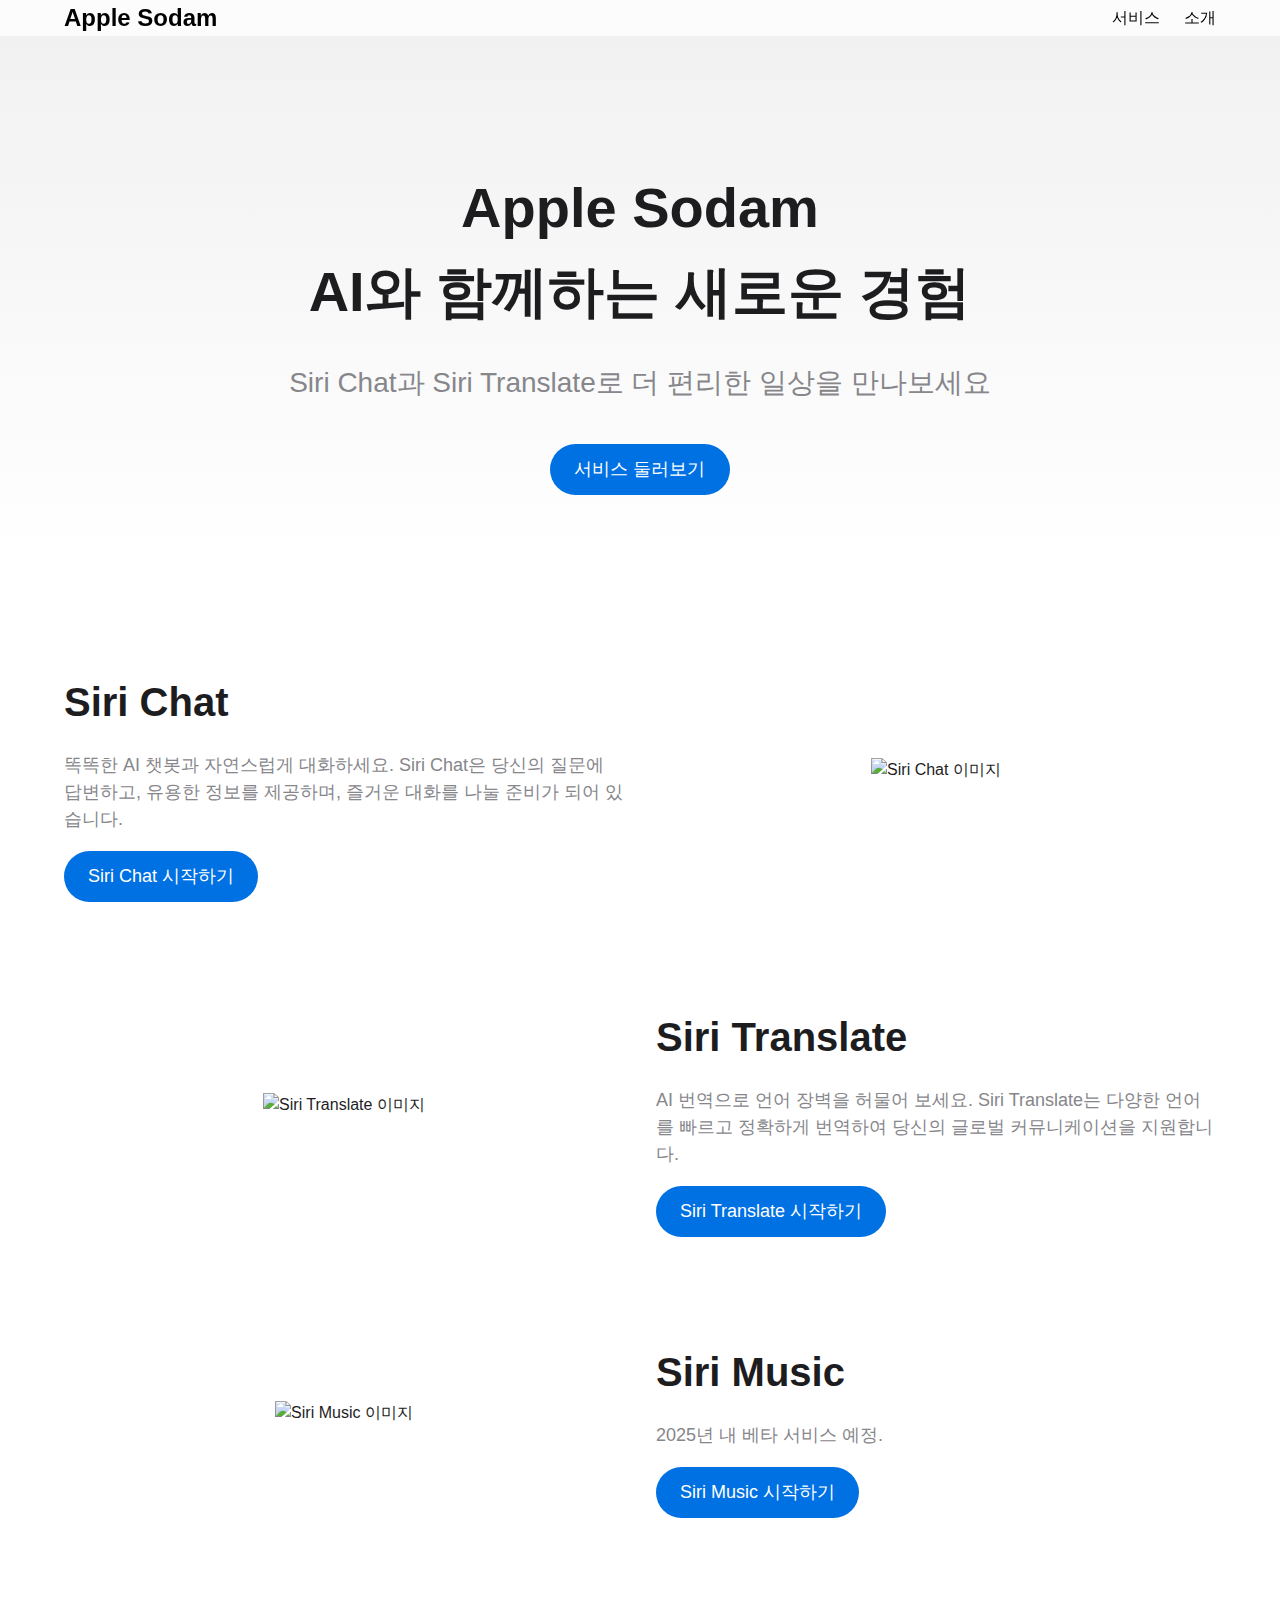
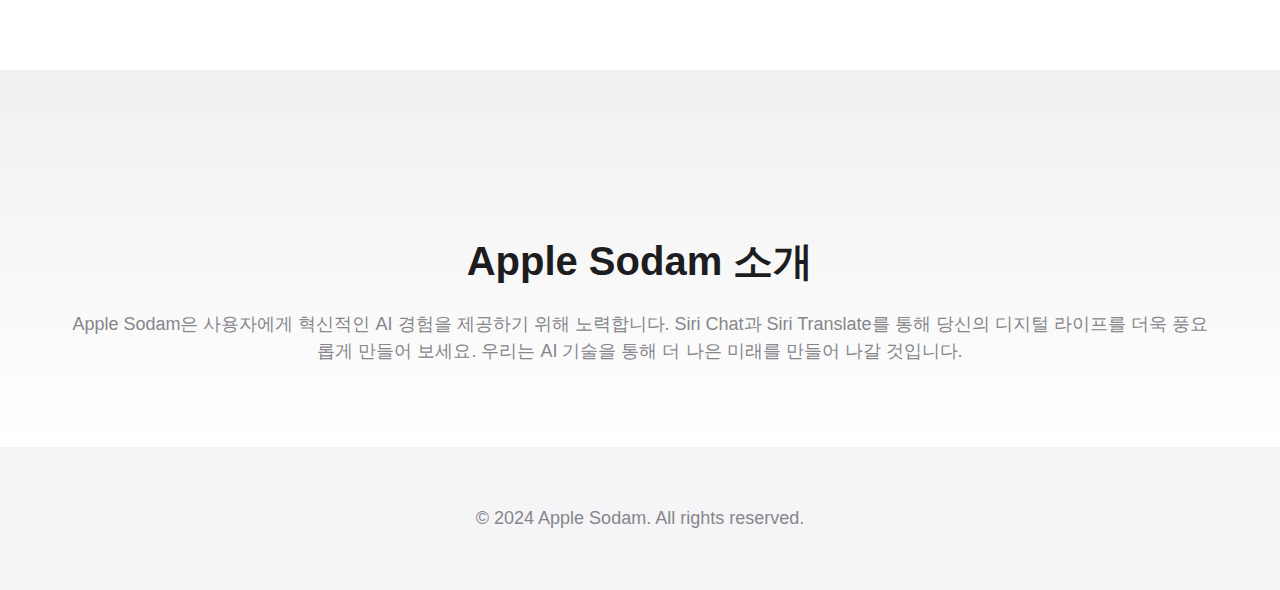
==== index.html @ 705a213f "Update index.html" ====
<!DOCTYPE html>
<html lang="ko">
<head>
    <meta charset="UTF-8">
    <meta name="viewport" content="width=device-width, initial-scale=1.0">
    <title>Apple Sodam - 당신을 위한 AI 서비스</title>
    <style>
        body, html {
            margin: 0;
            padding: 0;
            font-family: -apple-system, BlinkMacSystemFont, 'Segoe UI', Roboto, Oxygen, Ubuntu, Cantarell, 'Open Sans', 'Helvetica Neue', sans-serif;
            line-height: 1.5;
            color: #1d1d1f;
            background-color: #f5f5f7;
            overflow-x: hidden; /* 가로 스크롤 방지 */
        }
        .container {
            max-width: 1200px;
            width: 90%; /* 상대 단위로 유동성 확보 */
            margin: 0 auto;
            padding: 0 1rem;
        }
        header {
            background-color: rgba(255, 255, 255, 0.8);
            backdrop-filter: blur(20px);
            position: fixed;
            width: 100%;
            z-index: 1000;
            top: 0;
        }
        nav {
            display: flex;
            justify-content: space-between;
            align-items: center;
            padding: 1rem 0;
        }
        .logo {
            font-size: clamp(1.2rem, 2.5vw, 1.5rem); /* 최소, 선호, 최대 크기 */
            font-weight: bold;
            color: #000;
        }
        .logo a {
            text-decoration: none;
            color: inherit;
        }
        .nav-links a {
            margin-left: 1.25rem;
            text-decoration: none;
            color: #000;
            font-size: clamp(0.9rem, 1.5vw, 1rem);
            transition: color 0.3s;
        }
        .nav-links a:hover {
            color: #0071e3;
        }
        .hero {
            padding: clamp(4rem, 15vh, 8rem) 0 clamp(2rem, 10vh, 4rem);
            text-align: center;
            background: linear-gradient(to bottom, #f0f0f0, #fff);
        }
        h1 {
            font-size: clamp(2rem, 5vw, 3.5rem);
            margin-bottom: 1.25rem;
        }
        .subtitle {
            font-size: clamp(1.2rem, 2.5vw, 1.75rem);
            color: #86868b;
            margin-bottom: 2.5rem;
        }
        .cta-button {
            display: inline-block;
            background-color: #0071e3;
            color: #fff;
            padding: 0.75rem 1.5rem;
            border-radius: 1.875rem;
            text-decoration: none;
            font-size: clamp(0.9rem, 1.5vw, 1.125rem);
            transition: background-color 0.3s;
        }
        .cta-button:hover {
            background-color: #0077ed;
        }
        .services {
            padding: clamp(3rem, 10vh, 5rem) 0;
            background-color: #fff;
        }
        .service {
            display: flex;
            align-items: center;
            justify-content: center; /* 중앙 정렬 추가 */
            margin-bottom: clamp(3rem, 8vh, 5rem);
            gap: 2rem; /* 요소 간 간격 고정 */
        }
        .service-content {
            flex: 1;
            min-width: 0; /* 텍스트 오버플로우 방지 */
        }
        .service-image {
            flex: 1;
            text-align: center;
        }
        .service-image img {
            width: 100%;
            max-width: clamp(15rem, 40vw, 25rem);
            height: auto;
            max-height: clamp(10rem, 25vh, 18.75rem);
            object-fit: contain;
            transition: all 0.3s ease; /* 부드러운 크기 변화 */
        }
        h2 {
            font-size: clamp(1.5rem, 4vw, 2.5rem);
            margin-bottom: 1.25rem;
        }
        p {
            font-size: clamp(0.9rem, 1.5vw, 1.125rem);
            color: #86868b;
        }
        footer {
            background-color: #f5f5f7;
            padding: clamp(2rem, 5vh, 2.5rem) 0;
            text-align: center;
        }

        /* 반응형 미디어 쿼리 */
        @media (max-width: 1024px) {
            .service {
                flex-direction: column;
                text-align: center;
            }
            .service-image, .service-content {
                flex: none;
                width: 100%;
            }
        }
        @media (max-width: 768px) {
            nav {
                flex-direction: column;
                padding: 1rem 0;
            }
            .nav-links {
                margin-top: 1rem;
            }
            .nav-links a {
                margin: 0 0.5rem;
            }
            .service-image img {
                max-width: 80%;
                max-height: 12.5rem;
            }
        }
        @media (max-width: 480px) {
            .cta-button {
                padding: 0.5rem 1rem;
            }
            h1 {
                line-height: 1.2;
            }
        }
    </style>
</head>
<body>
    <header>
        <nav class="container">
            <div class="logo"><a href="/">Apple Sodam</a></div>
            <div class="nav-links">
                <a href="#services">서비스</a>
                <a href="#about">소개</a>
            </div>
        </nav>
    </header>

    <main>
        <section class="hero">
            <div class="container">
                <h1>Apple Sodam<br>AI와 함께하는 새로운 경험</h1>
                <p class="subtitle">Siri Chat과 Siri Translate로 더 편리한 일상을 만나보세요</p>
                <a href="#services" class="cta-button">서비스 둘러보기</a>
            </div>
        </section>

        <section id="services" class="services">
            <div class="container">
                <div class="service">
                    <div class="service-content">
                        <h2>Siri Chat</h2>
                        <p>똑똑한 AI 챗봇과 자연스럽게 대화하세요. Siri Chat은 당신의 질문에 답변하고, 유용한 정보를 제공하며, 즐거운 대화를 나눌 준비가 되어 있습니다.</p>
                        <a href="/siri/chat" class="cta-button">Siri Chat 시작하기</a>
                    </div>
                    <div class="service-image">
                        <img src="https://raw.githubusercontent.com/jsh081102/jsh081102.github.io/refs/heads/main/logo/img/SiriChatApp.png" alt="Siri Chat 이미지">
                    </div>
                </div>
                <div class="service">
                    <div class="service-image">
                        <img src="https://raw.githubusercontent.com/jsh081102/jsh081102.github.io/refs/heads/main/logo/img/SiriTranslateApp.png" alt="Siri Translate 이미지">
                    </div>
                    <div class="service-content">
                        <h2>Siri Translate</h2>
                        <p>AI 번역으로 언어 장벽을 허물어 보세요. Siri Translate는 다양한 언어를 빠르고 정확하게 번역하여 당신의 글로벌 커뮤니케이션을 지원합니다.</p>
                        <a href="/siri/translate" class="cta-button">Siri Translate 시작하기</a>
                    </div>
                </div>
                <div class="service">
                    <div class="service-image">
                        <img src="https://raw.githubusercontent.com/jsh081102/jsh081102.github.io/refs/heads/main/logo/img/SiriMusicApp.png" alt="Siri Music 이미지">
                    </div>
                    <div class="service-content">
                        <h2>Siri Music</h2>
                        <p>2025년 내 베타 서비스 예정.</p>
                        <a href="/siri/music" class="cta-button">Siri Music 시작하기</a>
                    </div>
                </div>
            </div>
        </section>

        <section id="about" class="hero">
            <div class="container">
                <h2>Apple Sodam 소개</h2>
                <p>
                    Apple Sodam은 사용자에게 혁신적인 AI 경험을 제공하기 위해 노력합니다. Siri Chat과 Siri Translate를 통해 당신의 디지털 라이프를 더욱 풍요롭게 만들어 보세요. 우리는 AI 기술을 통해 더 나은 미래를 만들어 나갈 것입니다.
                </p>
            </div>
        </section>
    </main>

    <footer>
        <div class="container">
            <p>© 2024 Apple Sodam. All rights reserved.</p>
        </div>
    </footer>
</body>
</html>
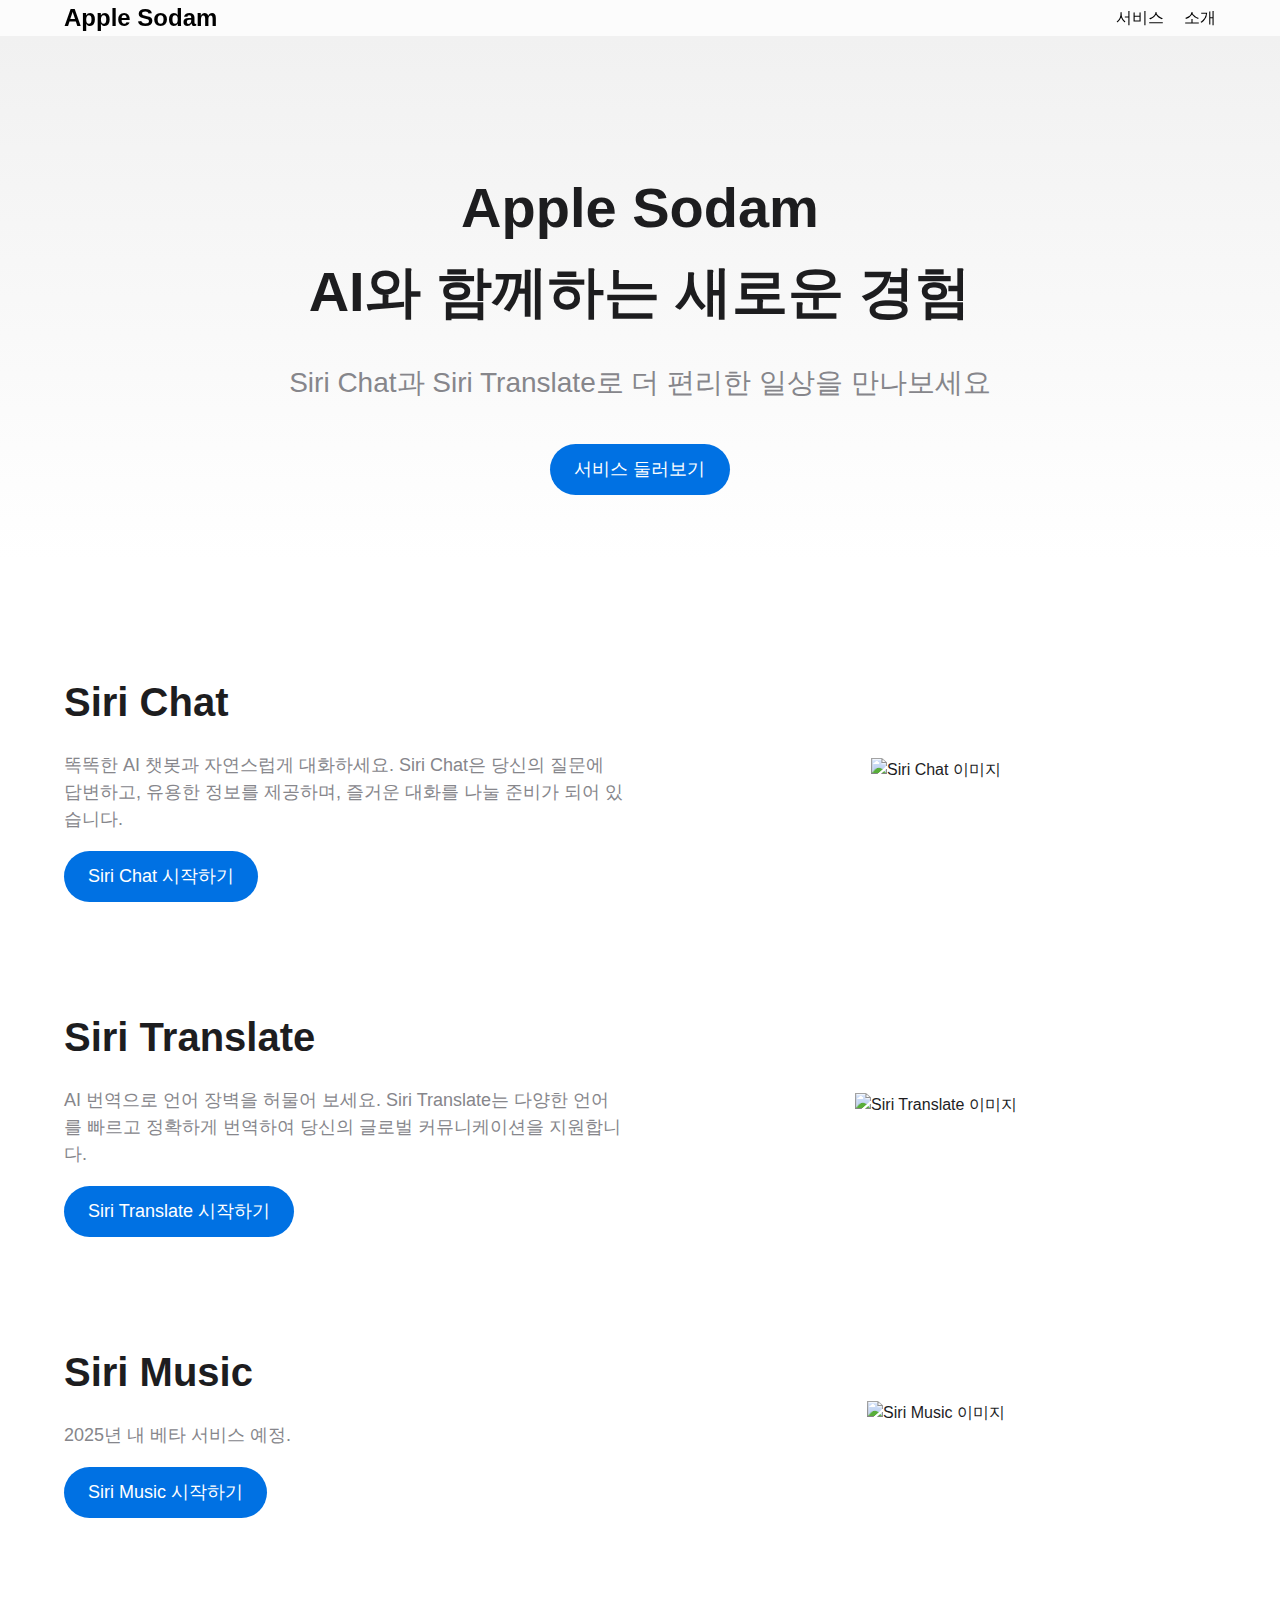
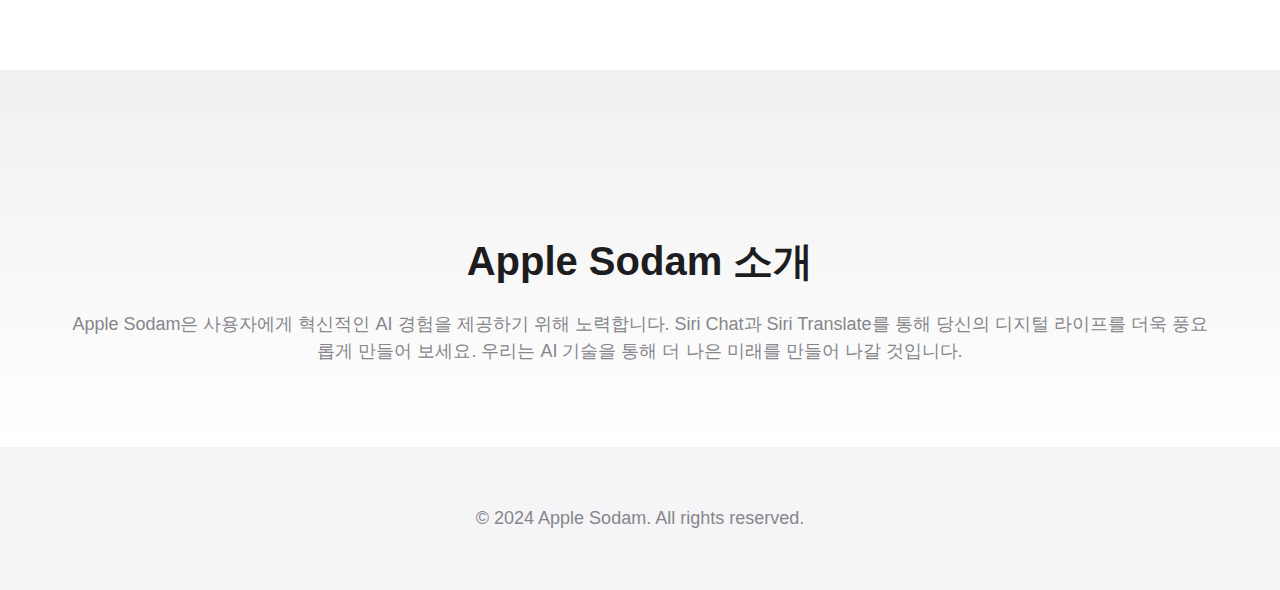
==== commit 80a12235: "Update index.html" ====
--- a/index.html
+++ b/index.html
@@ -12,11 +12,11 @@
             line-height: 1.5;
             color: #1d1d1f;
             background-color: #f5f5f7;
-            overflow-x: hidden; /* 가로 스크롤 방지 */
+            overflow-x: hidden;
         }
         .container {
             max-width: 1200px;
-            width: 90%; /* 상대 단위로 유동성 확보 */
+            width: 90%;
             margin: 0 auto;
             padding: 0 1rem;
         }
@@ -35,13 +35,17 @@
             padding: 1rem 0;
         }
         .logo {
-            font-size: clamp(1.2rem, 2.5vw, 1.5rem); /* 최소, 선호, 최대 크기 */
+            font-size: clamp(1.2rem, 2.5vw, 1.5rem);
             font-weight: bold;
             color: #000;
         }
         .logo a {
             text-decoration: none;
             color: inherit;
+        }
+        .nav-links {
+            display: flex;
+            align-items: center;
         }
         .nav-links a {
             margin-left: 1.25rem;
@@ -87,13 +91,13 @@
         .service {
             display: flex;
             align-items: center;
-            justify-content: center; /* 중앙 정렬 추가 */
+            justify-content: center;
             margin-bottom: clamp(3rem, 8vh, 5rem);
-            gap: 2rem; /* 요소 간 간격 고정 */
+            gap: 2rem;
         }
         .service-content {
             flex: 1;
-            min-width: 0; /* 텍스트 오버플로우 방지 */
+            min-width: 0;
         }
         .service-image {
             flex: 1;
@@ -105,7 +109,7 @@
             height: auto;
             max-height: clamp(10rem, 25vh, 18.75rem);
             object-fit: contain;
-            transition: all 0.3s ease; /* 부드러운 크기 변화 */
+            transition: all 0.3s ease;
         }
         h2 {
             font-size: clamp(1.5rem, 4vw, 2.5rem);
@@ -131,17 +135,25 @@
                 flex: none;
                 width: 100%;
             }
+            .service-content {
+                order: 1; /* 텍스트 먼저 */
+            }
+            .service-image {
+                order: 2; /* 이미지 나중에 */
+            }
         }
         @media (max-width: 768px) {
             nav {
-                flex-direction: column;
-                padding: 1rem 0;
+                flex-direction: row; /* 가로 유지 */
+                justify-content: space-between;
             }
             .nav-links {
-                margin-top: 1rem;
+                justify-content: flex-end;
+                flex-wrap: wrap;
             }
             .nav-links a {
-                margin: 0 0.5rem;
+                margin-left: 0.75rem;
+                margin-right: 0;
             }
             .service-image img {
                 max-width: 80%;
@@ -149,6 +161,9 @@
             }
         }
         @media (max-width: 480px) {
+            .nav-links a {
+                margin-left: 0.5rem;
+            }
             .cta-button {
                 padding: 0.5rem 1rem;
             }
@@ -191,23 +206,23 @@
                     </div>
                 </div>
                 <div class="service">
-                    <div class="service-image">
-                        <img src="https://raw.githubusercontent.com/jsh081102/jsh081102.github.io/refs/heads/main/logo/img/SiriTranslateApp.png" alt="Siri Translate 이미지">
-                    </div>
                     <div class="service-content">
                         <h2>Siri Translate</h2>
                         <p>AI 번역으로 언어 장벽을 허물어 보세요. Siri Translate는 다양한 언어를 빠르고 정확하게 번역하여 당신의 글로벌 커뮤니케이션을 지원합니다.</p>
                         <a href="/siri/translate" class="cta-button">Siri Translate 시작하기</a>
                     </div>
+                    <div class="service-image">
+                        <img src="https://raw.githubusercontent.com/jsh081102/jsh081102.github.io/refs/heads/main/logo/img/SiriTranslateApp.png" alt="Siri Translate 이미지">
+                    </div>
                 </div>
                 <div class="service">
-                    <div class="service-image">
-                        <img src="https://raw.githubusercontent.com/jsh081102/jsh081102.github.io/refs/heads/main/logo/img/SiriMusicApp.png" alt="Siri Music 이미지">
-                    </div>
                     <div class="service-content">
                         <h2>Siri Music</h2>
                         <p>2025년 내 베타 서비스 예정.</p>
                         <a href="/siri/music" class="cta-button">Siri Music 시작하기</a>
+                    </div>
+                    <div class="service-image">
+                        <img src="https://raw.githubusercontent.com/jsh081102/jsh081102.github.io/refs/heads/main/logo/img/SiriMusicApp.png" alt="Siri Music 이미지">
                     </div>
                 </div>
             </div>
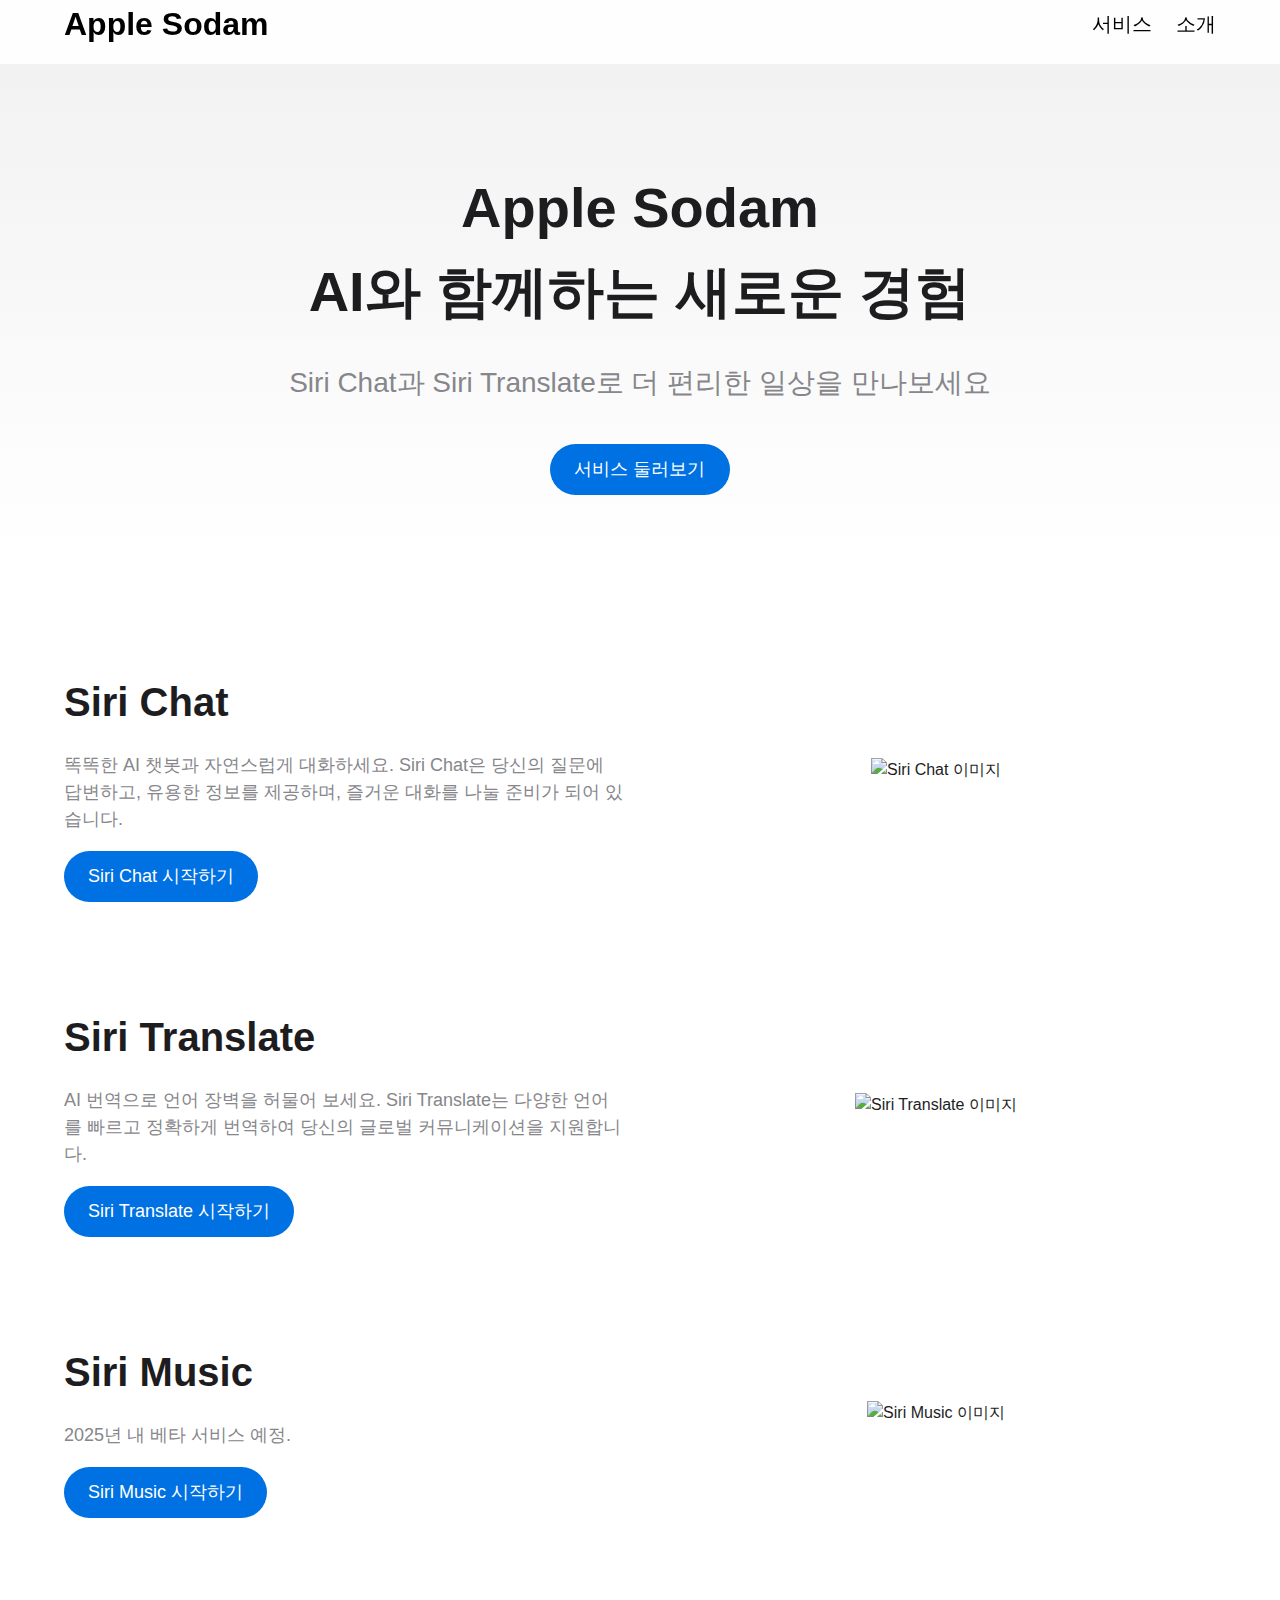
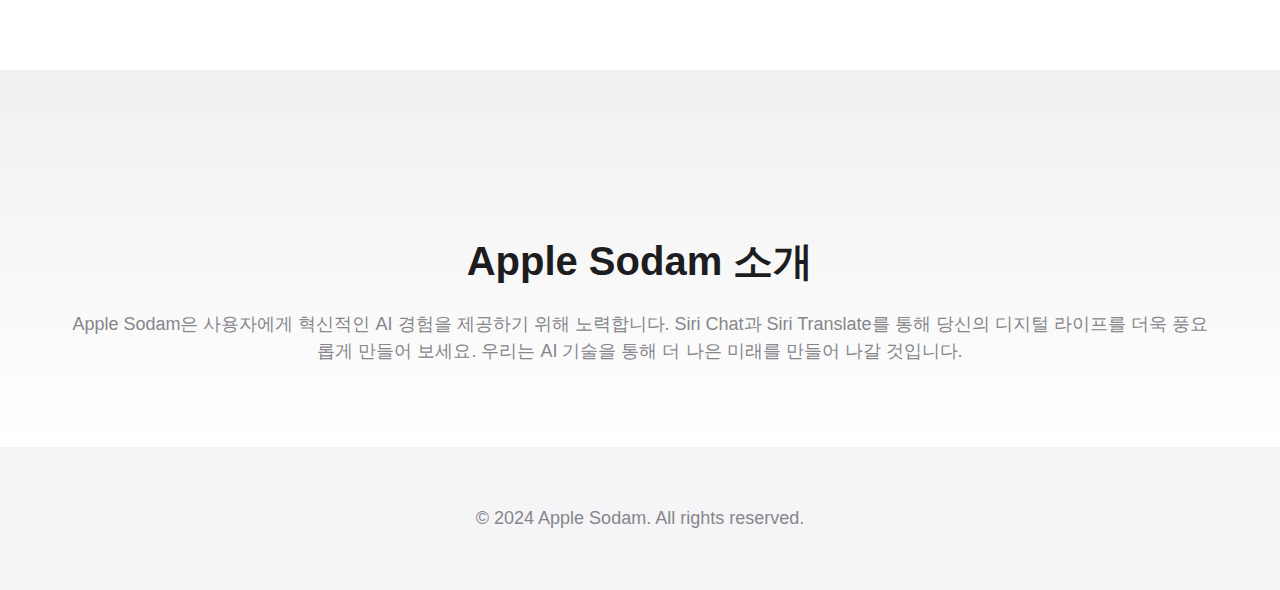
==== commit 9b858cf1: "Update index.html" ====
--- a/index.html
+++ b/index.html
@@ -21,21 +21,23 @@
             padding: 0 1rem;
         }
         header {
-            background-color: rgba(255, 255, 255, 0.8);
+            background-color: rgba(255, 255, 255, 0.9); /* 투명도 약간 조정 */
             backdrop-filter: blur(20px);
             position: fixed;
             width: 100%;
             z-index: 1000;
             top: 0;
+            min-height: 4rem; /* 최소 높이 추가 */
         }
         nav {
             display: flex;
             justify-content: space-between;
             align-items: center;
-            padding: 1rem 0;
+            padding: 1.5rem 0; /* 패딩 증가 */
+            min-height: 3rem; /* nav 최소 높이 */
         }
         .logo {
-            font-size: clamp(1.2rem, 2.5vw, 1.5rem);
+            font-size: clamp(1.5rem, 2.8vw, 2rem); /* 글꼴 크기 증가 */
             font-weight: bold;
             color: #000;
         }
@@ -48,10 +50,10 @@
             align-items: center;
         }
         .nav-links a {
-            margin-left: 1.25rem;
+            margin-left: 1.5rem; /* 여백 증가 */
             text-decoration: none;
             color: #000;
-            font-size: clamp(0.9rem, 1.5vw, 1rem);
+            font-size: clamp(1rem, 1.8vw, 1.25rem); /* 글꼴 크기 증가 */
             transition: color 0.3s;
         }
         .nav-links a:hover {
@@ -136,16 +138,17 @@
                 width: 100%;
             }
             .service-content {
-                order: 1; /* 텍스트 먼저 */
+                order: 1;
             }
             .service-image {
-                order: 2; /* 이미지 나중에 */
+                order: 2;
             }
         }
         @media (max-width: 768px) {
             nav {
-                flex-direction: row; /* 가로 유지 */
+                flex-direction: row;
                 justify-content: space-between;
+                padding: 1rem 0; /* 모바일에서도 적당한 패딩 유지 */
             }
             .nav-links {
                 justify-content: flex-end;
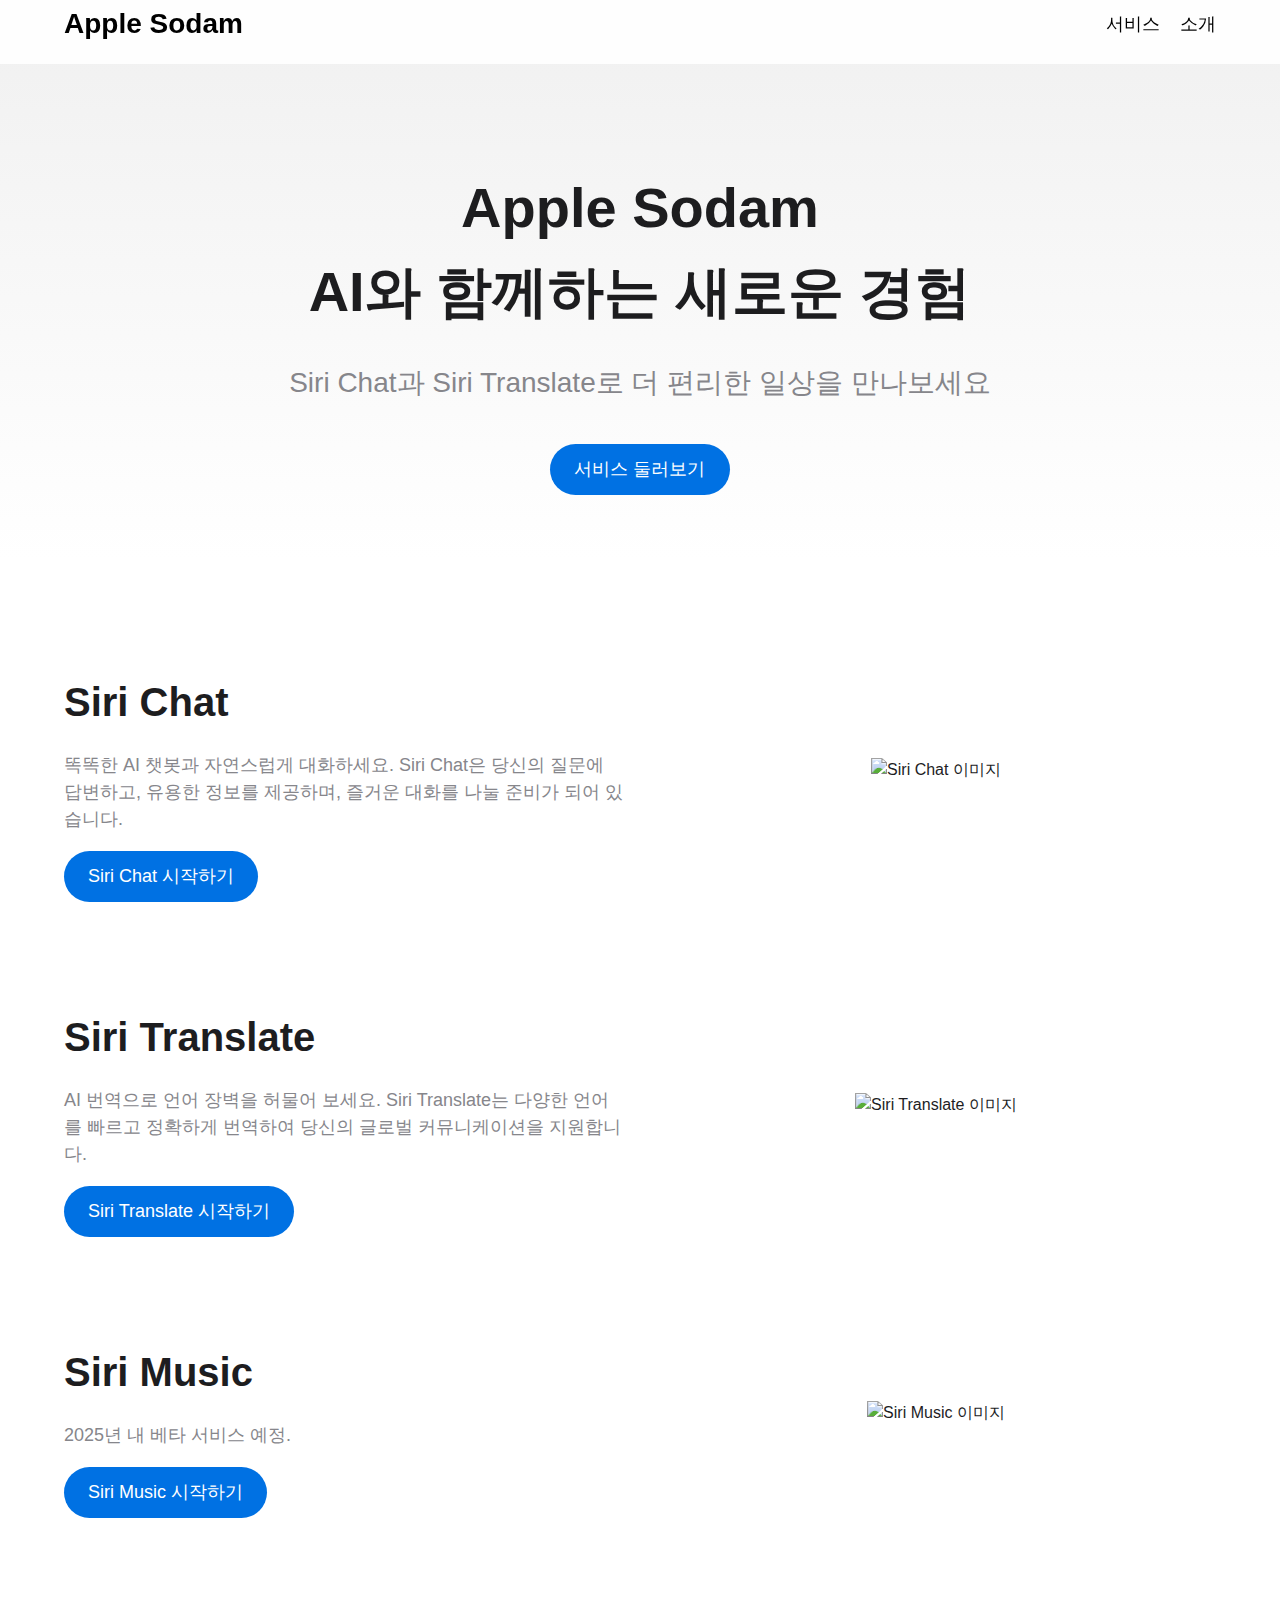
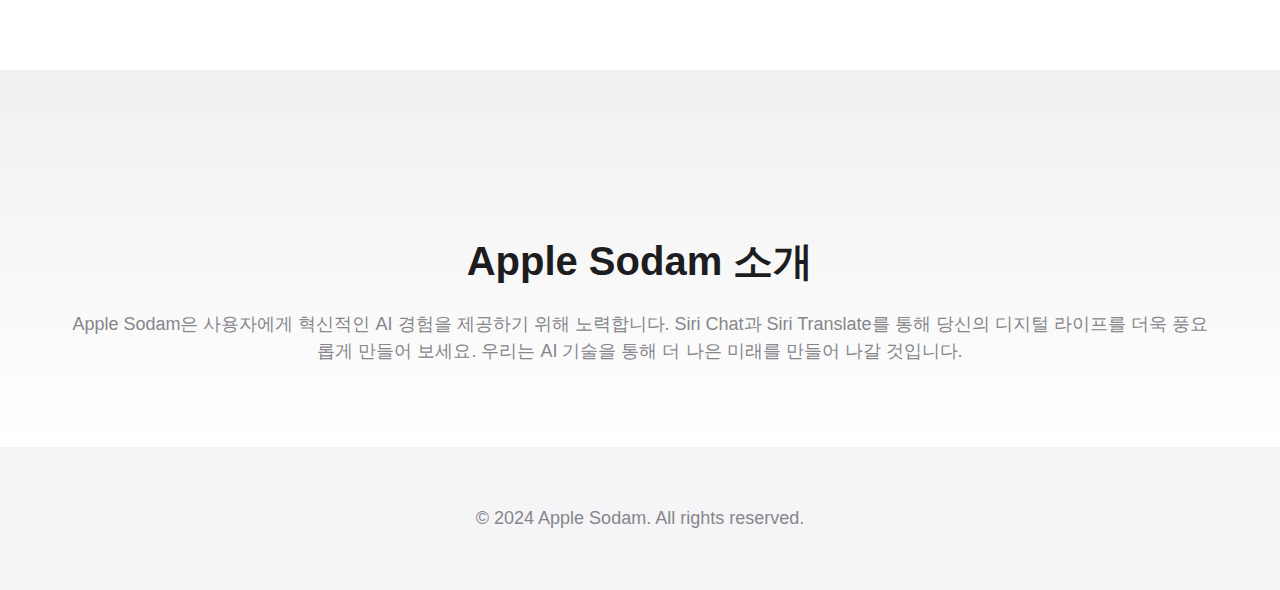
==== commit 03531a66: "Update index.html" ====
--- a/index.html
+++ b/index.html
@@ -21,40 +21,43 @@
             padding: 0 1rem;
         }
         header {
-            background-color: rgba(255, 255, 255, 0.9); /* 투명도 약간 조정 */
+            background-color: rgba(255, 255, 255, 0.9);
             backdrop-filter: blur(20px);
             position: fixed;
             width: 100%;
             z-index: 1000;
             top: 0;
-            min-height: 4rem; /* 최소 높이 추가 */
+            min-height: 4rem; /* 두께 유지 */
         }
         nav {
             display: flex;
             justify-content: space-between;
             align-items: center;
-            padding: 1.5rem 0; /* 패딩 증가 */
-            min-height: 3rem; /* nav 최소 높이 */
+            padding: 1.25rem 0; /* 패딩 조정 */
+            min-height: 3rem;
         }
         .logo {
-            font-size: clamp(1.5rem, 2.8vw, 2rem); /* 글꼴 크기 증가 */
+            font-size: clamp(1.25rem, 2.5vw, 1.75rem); /* 텍스트 크기 약간 축소 */
             font-weight: bold;
             color: #000;
+            line-height: 1; /* 수직 정렬 보정 */
         }
         .logo a {
             text-decoration: none;
             color: inherit;
+            display: block; /* 수직 정렬 보장 */
         }
         .nav-links {
             display: flex;
             align-items: center;
         }
         .nav-links a {
-            margin-left: 1.5rem; /* 여백 증가 */
+            margin-left: 1.25rem; /* 여백 조정 */
             text-decoration: none;
             color: #000;
-            font-size: clamp(1rem, 1.8vw, 1.25rem); /* 글꼴 크기 증가 */
+            font-size: clamp(0.9rem, 1.5vw, 1.125rem); /* 텍스트 크기 축소 */
             transition: color 0.3s;
+            line-height: 1; /* 수직 정렬 보정 */
         }
         .nav-links a:hover {
             color: #0071e3;
@@ -148,7 +151,7 @@
             nav {
                 flex-direction: row;
                 justify-content: space-between;
-                padding: 1rem 0; /* 모바일에서도 적당한 패딩 유지 */
+                padding: 1rem 0;
             }
             .nav-links {
                 justify-content: flex-end;
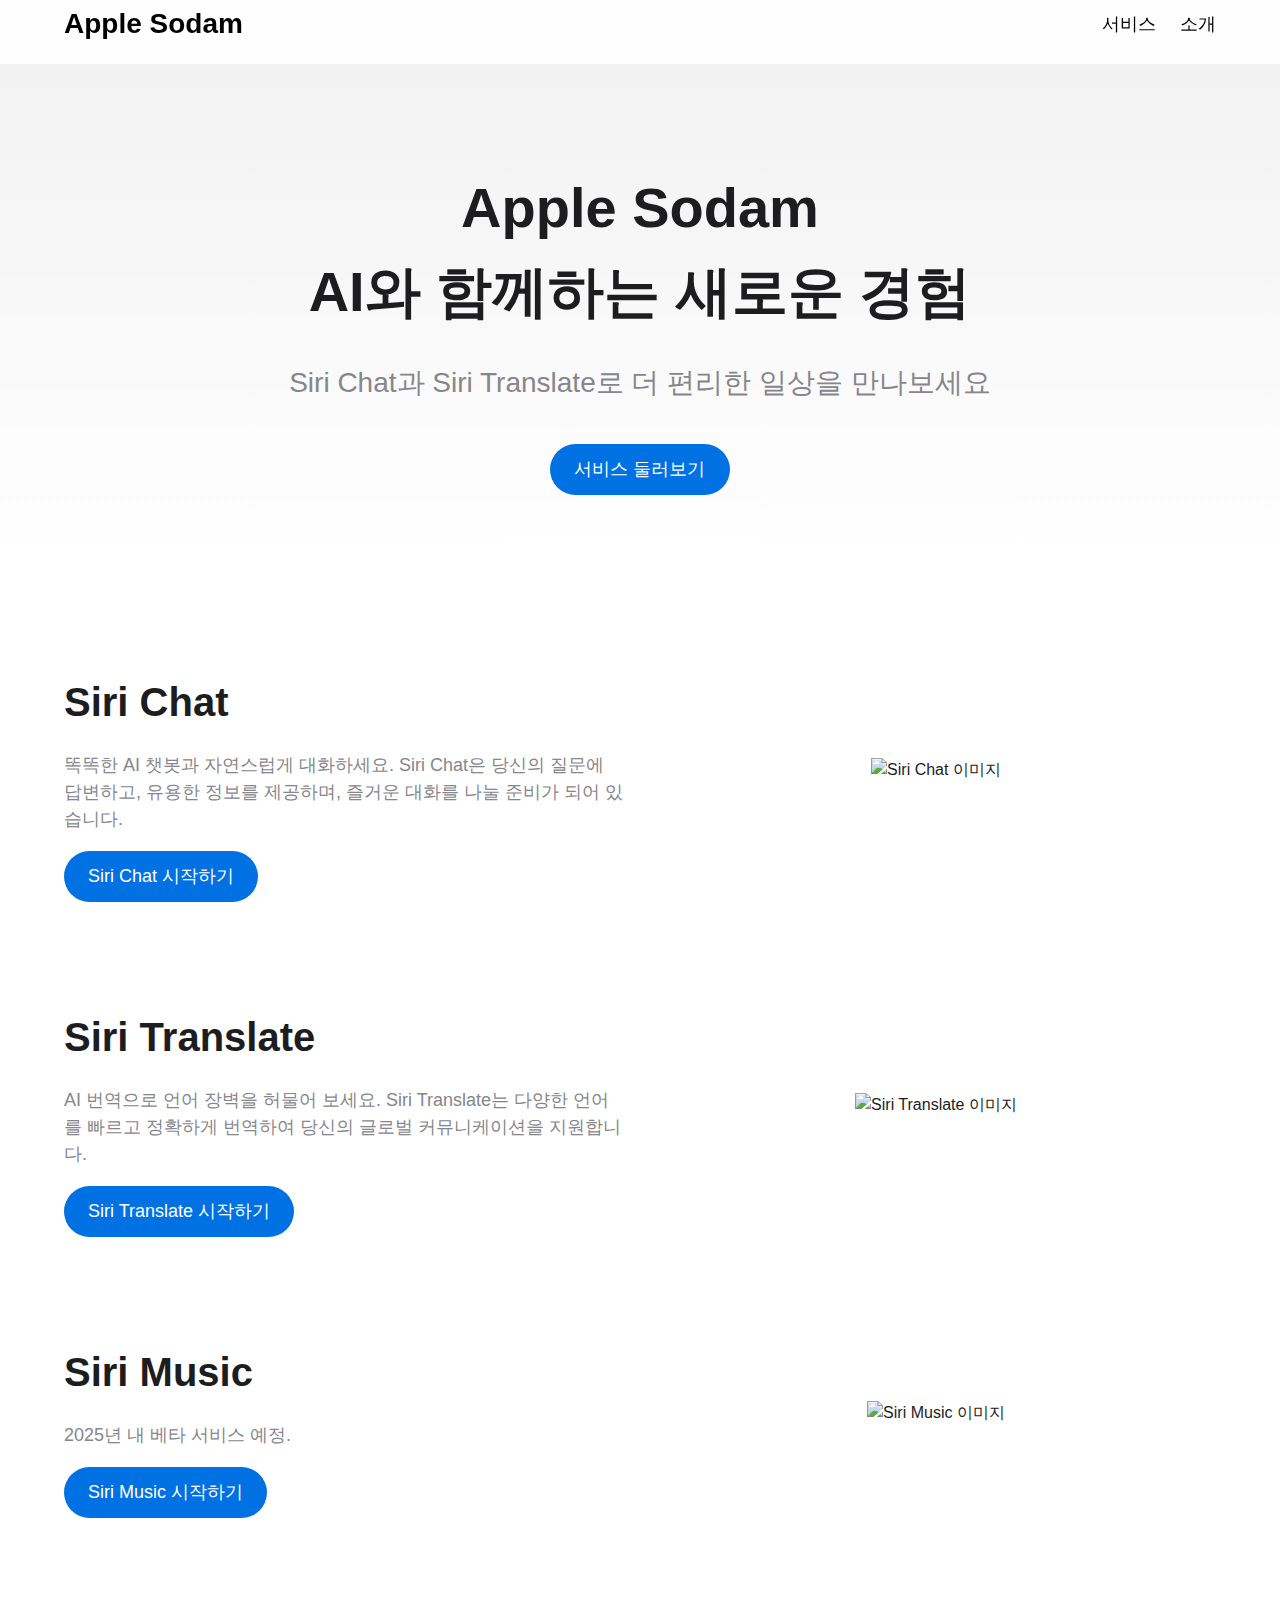
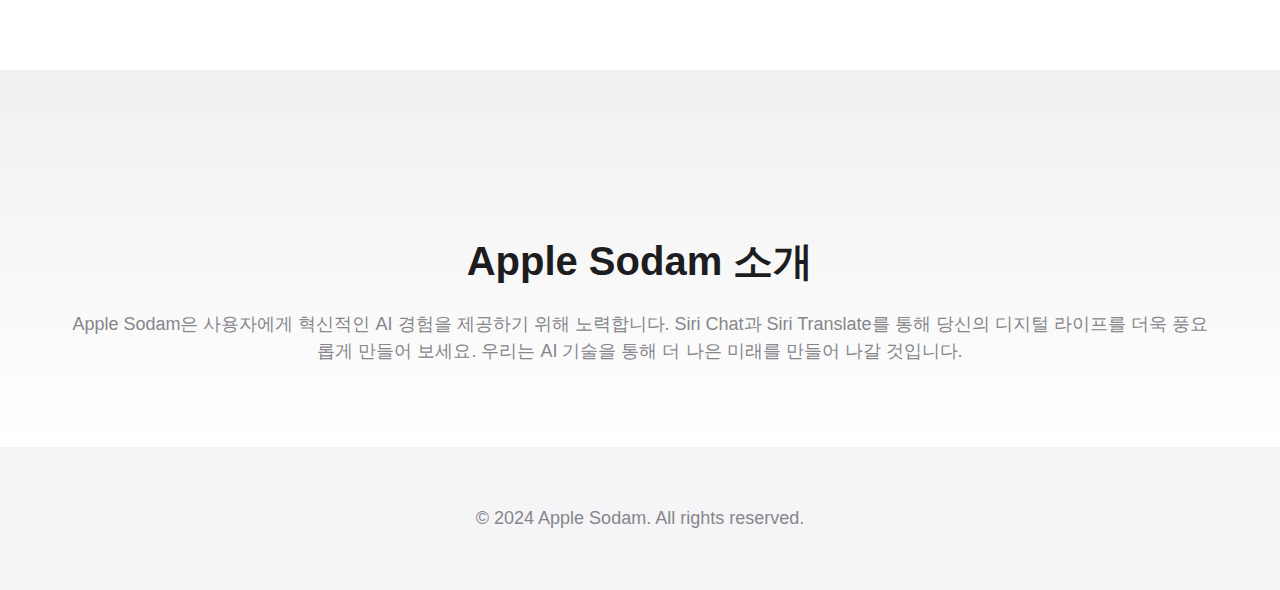
==== commit 529811dc: "Update index.html" ====
--- a/index.html
+++ b/index.html
@@ -27,37 +27,36 @@
             width: 100%;
             z-index: 1000;
             top: 0;
-            min-height: 4rem; /* 두께 유지 */
+            min-height: 4rem;
         }
         nav {
             display: flex;
             justify-content: space-between;
             align-items: center;
-            padding: 1.25rem 0; /* 패딩 조정 */
+            padding: 1.25rem 0; /* 패딩 약간 줄임 */
             min-height: 3rem;
         }
         .logo {
-            font-size: clamp(1.25rem, 2.5vw, 1.75rem); /* 텍스트 크기 약간 축소 */
+            font-size: clamp(1.25rem, 2.5vw, 1.75rem); /* 최대 크기 줄임 */
             font-weight: bold;
             color: #000;
-            line-height: 1; /* 수직 정렬 보정 */
+            line-height: 1; /* 수직 정렬 보조 */
         }
         .logo a {
             text-decoration: none;
             color: inherit;
-            display: block; /* 수직 정렬 보장 */
         }
         .nav-links {
             display: flex;
             align-items: center;
         }
         .nav-links a {
-            margin-left: 1.25rem; /* 여백 조정 */
+            margin-left: 1.5rem;
             text-decoration: none;
             color: #000;
-            font-size: clamp(0.9rem, 1.5vw, 1.125rem); /* 텍스트 크기 축소 */
+            font-size: clamp(0.9rem, 1.5vw, 1.125rem); /* 최대 크기 줄임 */
             transition: color 0.3s;
-            line-height: 1; /* 수직 정렬 보정 */
+            line-height: 1; /* 수직 정렬 보조 */
         }
         .nav-links a:hover {
             color: #0071e3;
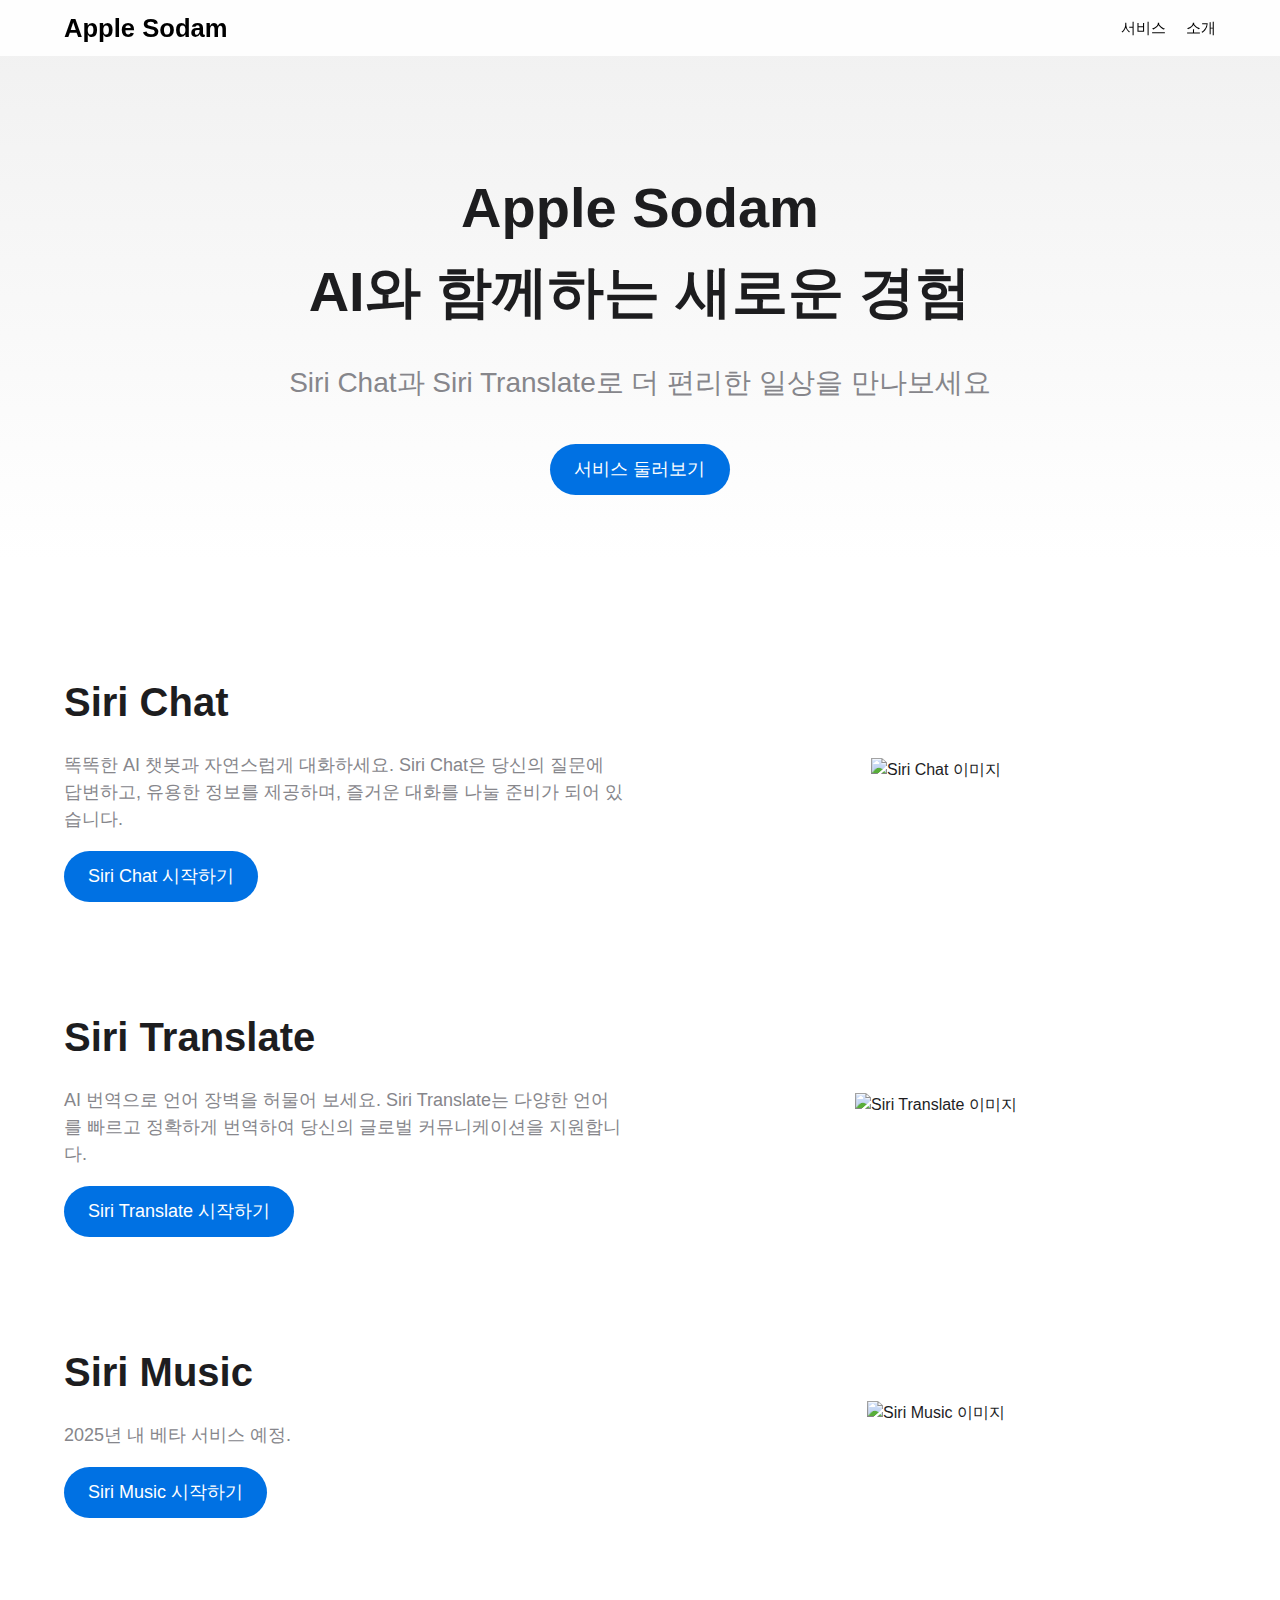
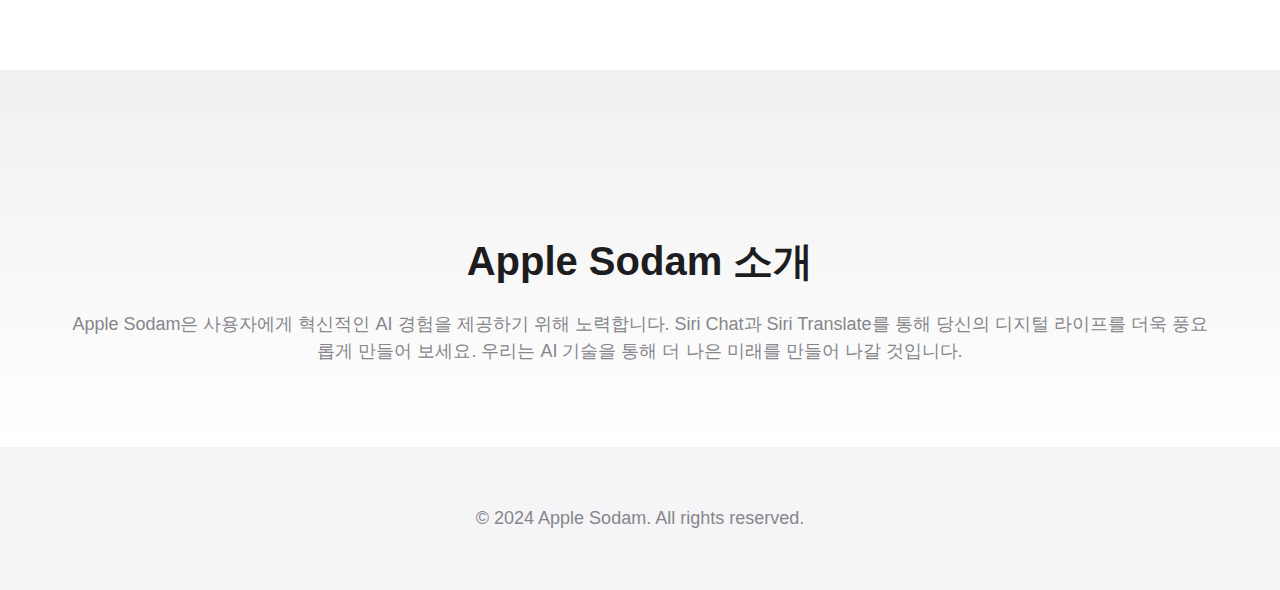
==== commit fed30827: "Update index.html" ====
--- a/index.html
+++ b/index.html
@@ -27,20 +27,18 @@
             width: 100%;
             z-index: 1000;
             top: 0;
-            min-height: 4rem;
         }
         nav {
             display: flex;
             justify-content: space-between;
             align-items: center;
-            padding: 1.25rem 0; /* 패딩 약간 줄임 */
-            min-height: 3rem;
+            padding: 1.25rem 0; /* 패딩 조정 */
+            min-height: 3.5rem; /* 적당한 높이 유지 */
         }
         .logo {
-            font-size: clamp(1.25rem, 2.5vw, 1.75rem); /* 최대 크기 줄임 */
+            font-size: clamp(1.25rem, 2vw, 1.75rem); /* 텍스트 크기 조정 */
             font-weight: bold;
             color: #000;
-            line-height: 1; /* 수직 정렬 보조 */
         }
         .logo a {
             text-decoration: none;
@@ -51,12 +49,11 @@
             align-items: center;
         }
         .nav-links a {
-            margin-left: 1.5rem;
+            margin-left: 1.25rem; /* 여백 조정 */
             text-decoration: none;
             color: #000;
-            font-size: clamp(0.9rem, 1.5vw, 1.125rem); /* 최대 크기 줄임 */
+            font-size: clamp(0.9rem, 1.2vw, 1.125rem); /* 텍스트 크기 조정 */
             transition: color 0.3s;
-            line-height: 1; /* 수직 정렬 보조 */
         }
         .nav-links a:hover {
             color: #0071e3;
@@ -150,7 +147,8 @@
             nav {
                 flex-direction: row;
                 justify-content: space-between;
-                padding: 1rem 0;
+                padding: 1rem 0; /* 모바일 패딩 조정 */
+                min-height: 3rem;
             }
             .nav-links {
                 justify-content: flex-end;
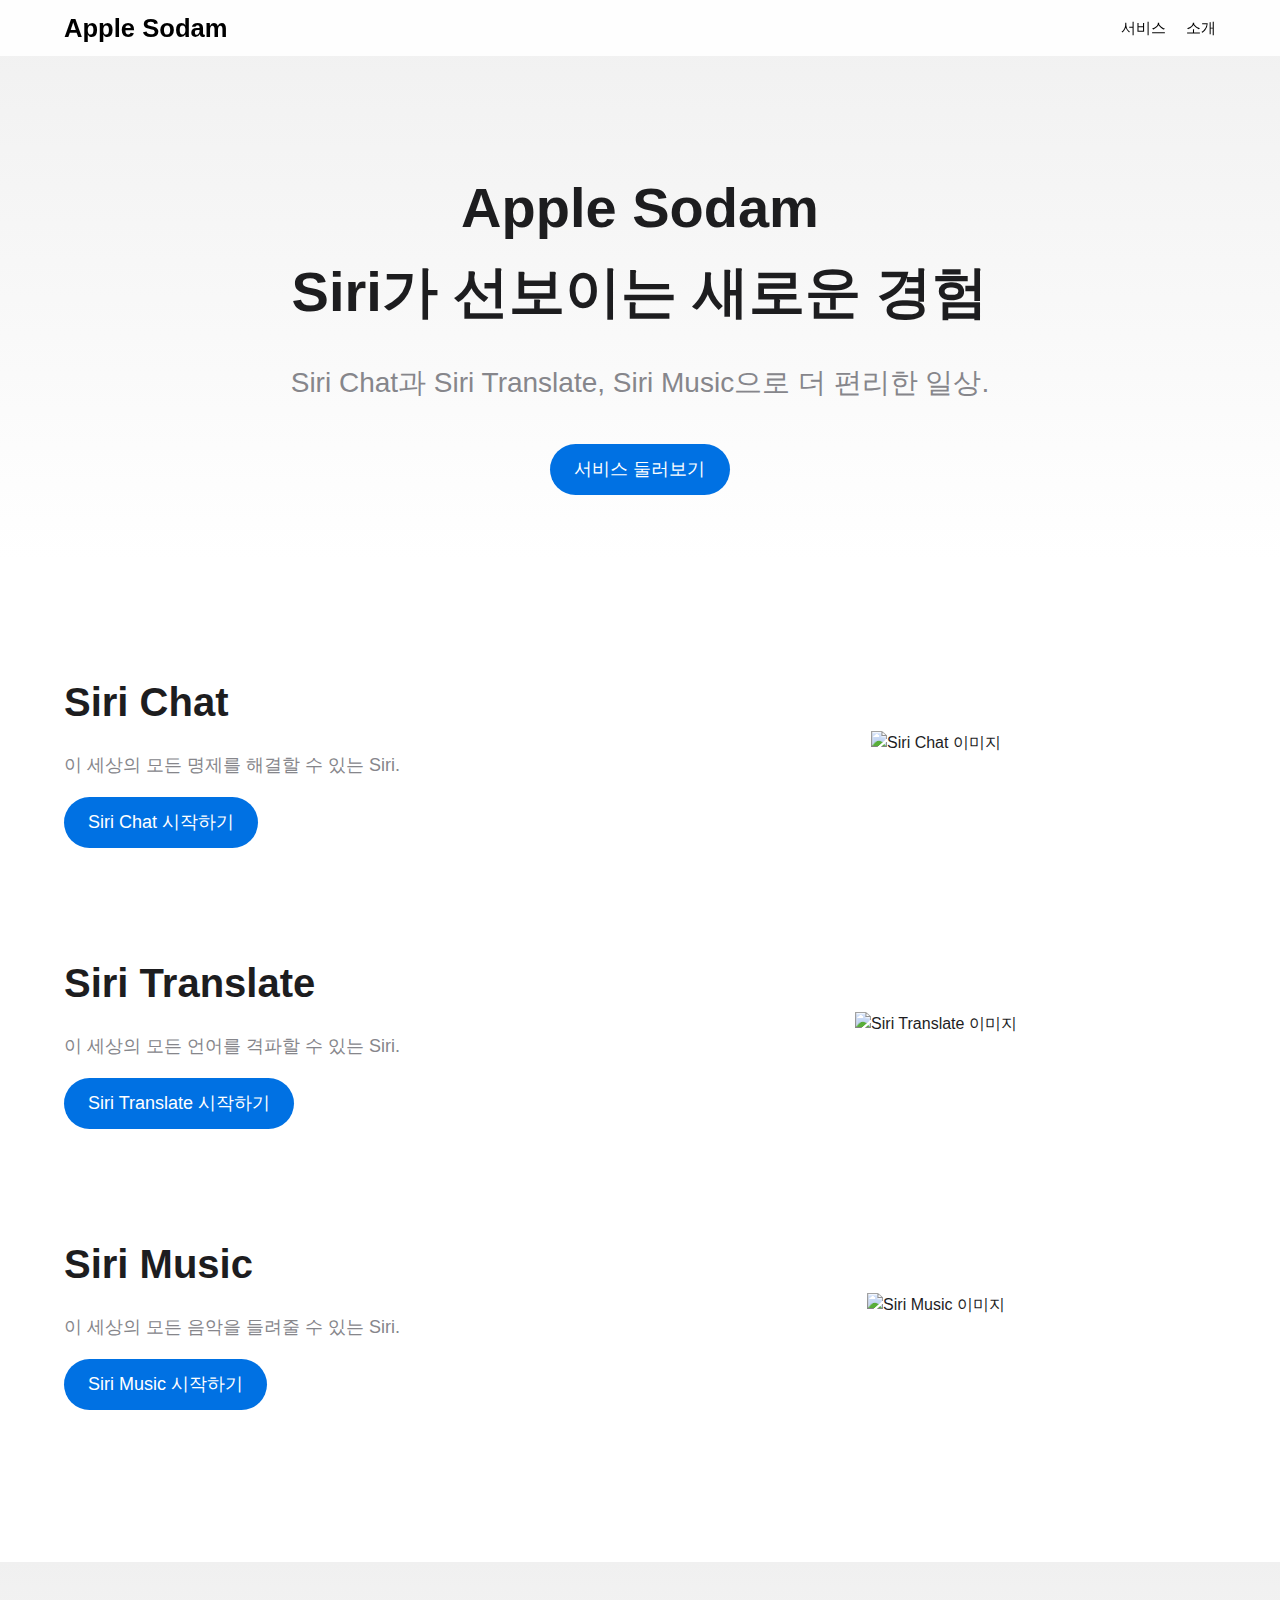
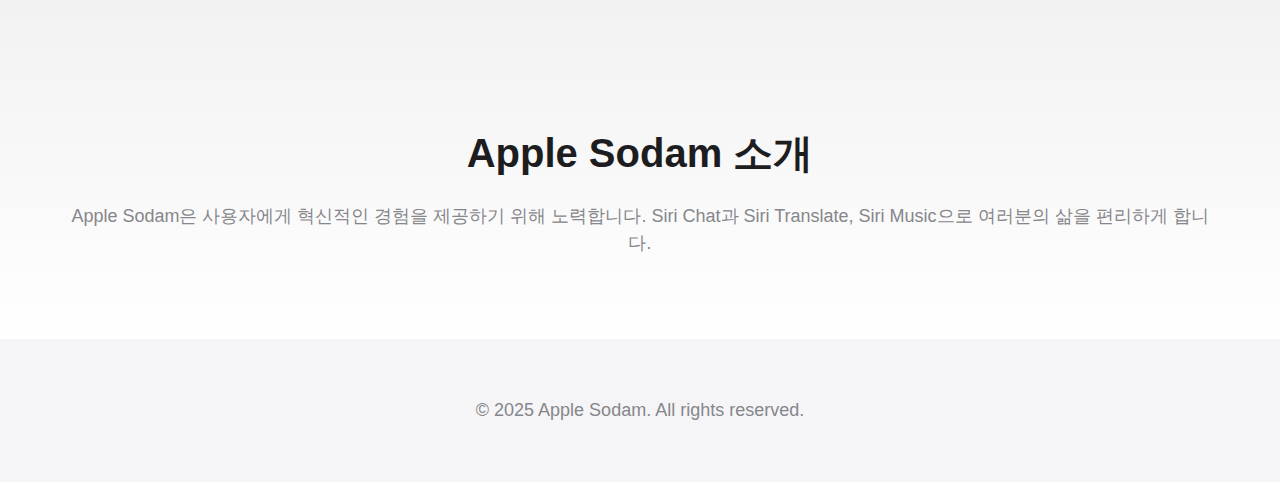
==== commit 652e43f0: "Update index.html" ====
--- a/index.html
+++ b/index.html
@@ -190,8 +190,8 @@
     <main>
         <section class="hero">
             <div class="container">
-                <h1>Apple Sodam<br>AI와 함께하는 새로운 경험</h1>
-                <p class="subtitle">Siri Chat과 Siri Translate로 더 편리한 일상을 만나보세요</p>
+                <h1>Apple Sodam<br>Siri가 선보이는 새로운 경험</h1>
+                <p class="subtitle">Siri Chat과 Siri Translate, Siri Music으로 더 편리한 일상.</p>
                 <a href="#services" class="cta-button">서비스 둘러보기</a>
             </div>
         </section>
@@ -201,7 +201,7 @@
                 <div class="service">
                     <div class="service-content">
                         <h2>Siri Chat</h2>
-                        <p>똑똑한 AI 챗봇과 자연스럽게 대화하세요. Siri Chat은 당신의 질문에 답변하고, 유용한 정보를 제공하며, 즐거운 대화를 나눌 준비가 되어 있습니다.</p>
+                        <p>이 세상의 모든 명제를 해결할 수 있는 Siri.</p>
                         <a href="/siri/chat" class="cta-button">Siri Chat 시작하기</a>
                     </div>
                     <div class="service-image">
@@ -211,7 +211,7 @@
                 <div class="service">
                     <div class="service-content">
                         <h2>Siri Translate</h2>
-                        <p>AI 번역으로 언어 장벽을 허물어 보세요. Siri Translate는 다양한 언어를 빠르고 정확하게 번역하여 당신의 글로벌 커뮤니케이션을 지원합니다.</p>
+                        <p>이 세상의 모든 언어를 격파할 수 있는 Siri.</p>
                         <a href="/siri/translate" class="cta-button">Siri Translate 시작하기</a>
                     </div>
                     <div class="service-image">
@@ -221,7 +221,7 @@
                 <div class="service">
                     <div class="service-content">
                         <h2>Siri Music</h2>
-                        <p>2025년 내 베타 서비스 예정.</p>
+                        <p>이 세상의 모든 음악을 들려줄 수 있는 Siri.</p>
                         <a href="/siri/music" class="cta-button">Siri Music 시작하기</a>
                     </div>
                     <div class="service-image">
@@ -235,7 +235,7 @@
             <div class="container">
                 <h2>Apple Sodam 소개</h2>
                 <p>
-                    Apple Sodam은 사용자에게 혁신적인 AI 경험을 제공하기 위해 노력합니다. Siri Chat과 Siri Translate를 통해 당신의 디지털 라이프를 더욱 풍요롭게 만들어 보세요. 우리는 AI 기술을 통해 더 나은 미래를 만들어 나갈 것입니다.
+                    Apple Sodam은 사용자에게 혁신적인 경험을 제공하기 위해 노력합니다. Siri Chat과 Siri Translate, Siri Music으로 여러분의 삶을 편리하게 합니다.
                 </p>
             </div>
         </section>
@@ -243,7 +243,7 @@
 
     <footer>
         <div class="container">
-            <p>© 2024 Apple Sodam. All rights reserved.</p>
+            <p>© 2025 Apple Sodam. All rights reserved.</p>
         </div>
     </footer>
 </body>
